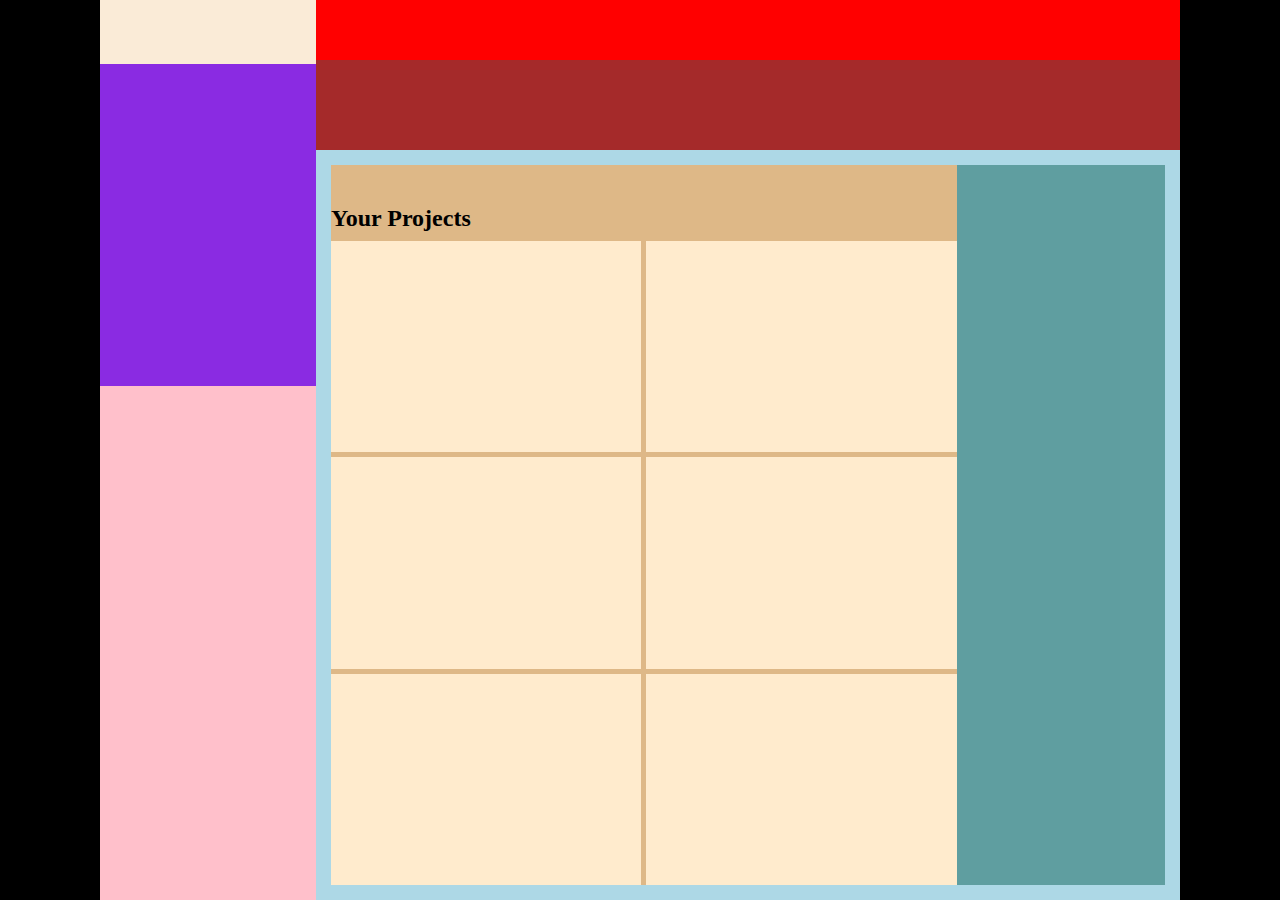
==== index.html @ d22eca64 "Add layout to main column 1" ====
<!DOCTYPE html>
<html lang="en">
<head>
    <meta charset="UTF-8">
    <meta name="viewport" content="width=device-width, initial-scale=1.0">
    <link rel="stylesheet" href="comeau-reset.css" />
    <link rel="stylesheet" href="styles.css" />
    <title>Dashboard</title>
</head>
<body>
    <div id="container">
        <div id="header">
            <div id="search-row"></div>
            <div id="welcome-row"></div>
        </div>
        <div id="sidebar">
            <div id="logo-banner"></div>
            <div id="main-menu"></div>
            <div id="settings-menu"></div>
        </div>
        <div id="main">
            <div class="main-column">
                <h2>Your Projects</h2>
                <div id="card1" class="card"></div>
                <div id="card2" class="card"></div>
                <div id="card3" class="card"></div>
                <div id="card4" class="card"></div>
                <div id="card5" class="card"></div>
                <div id="card6" class="card"></div>
            </div>
            <div class="main-column"></div>
        </div>
    </div>
</body>
</html>
---- styles.css ----
body {
    background-color: black;
}

#container {
    height: 100vh;
    margin: 0 100px;
    display: grid;
    grid-template-columns: 1fr 4fr;
    grid-template-rows: 1fr 5fr;
    grid-template-areas: 
        "sidebar header"
        "sidebar main";
}

#header {
    background-color: white;
    grid-area: header;
    display: grid;
    grid-template-rows: 2fr 3fr;
}

#search-row {
    background-color: red;

}

#welcome-row {
    background-color: brown;
}

#sidebar {
    background-color: blue;
    grid-area: sidebar;
    display: grid;
    grid-template-rows: 1fr 5fr 8fr;
}

#logo-banner {
    background-color: antiquewhite;
}

#main-menu {
    background-color: blueviolet;
}

#settings-menu {
    background-color: pink;
}

#main {
    background-color: lightblue;
    padding: 15px;
    grid-area: main;
    display: grid;
    grid-template-columns: 3fr 1fr;
}

#main > div:first-child {
    background-color: burlywood;
    display: grid;
    grid-template-columns: 1fr 1fr;
    grid-template-rows: 1fr 3fr 3fr 3fr;
    grid-template-areas: 
        "main-header main-header"
        "card1 card2"
        "card3 card4"
        "card5 card6";
    gap: 5px;
}

.card {
    background-color: blanchedalmond;
}

h2 {
    grid-area: main-header;
    align-self: end;
}

#card1 {
    grid-area: card1;
}

#card2 {
    grid-area: card2;
}

#card3 {
    grid-area: card3;
}

#card4 {
    grid-area: card4;
}

#card5 {
    grid-area: card5;
}

#card6 {
    grid-area: card6;
}

#main > div:last-child {
    background-color: cadetblue;
}
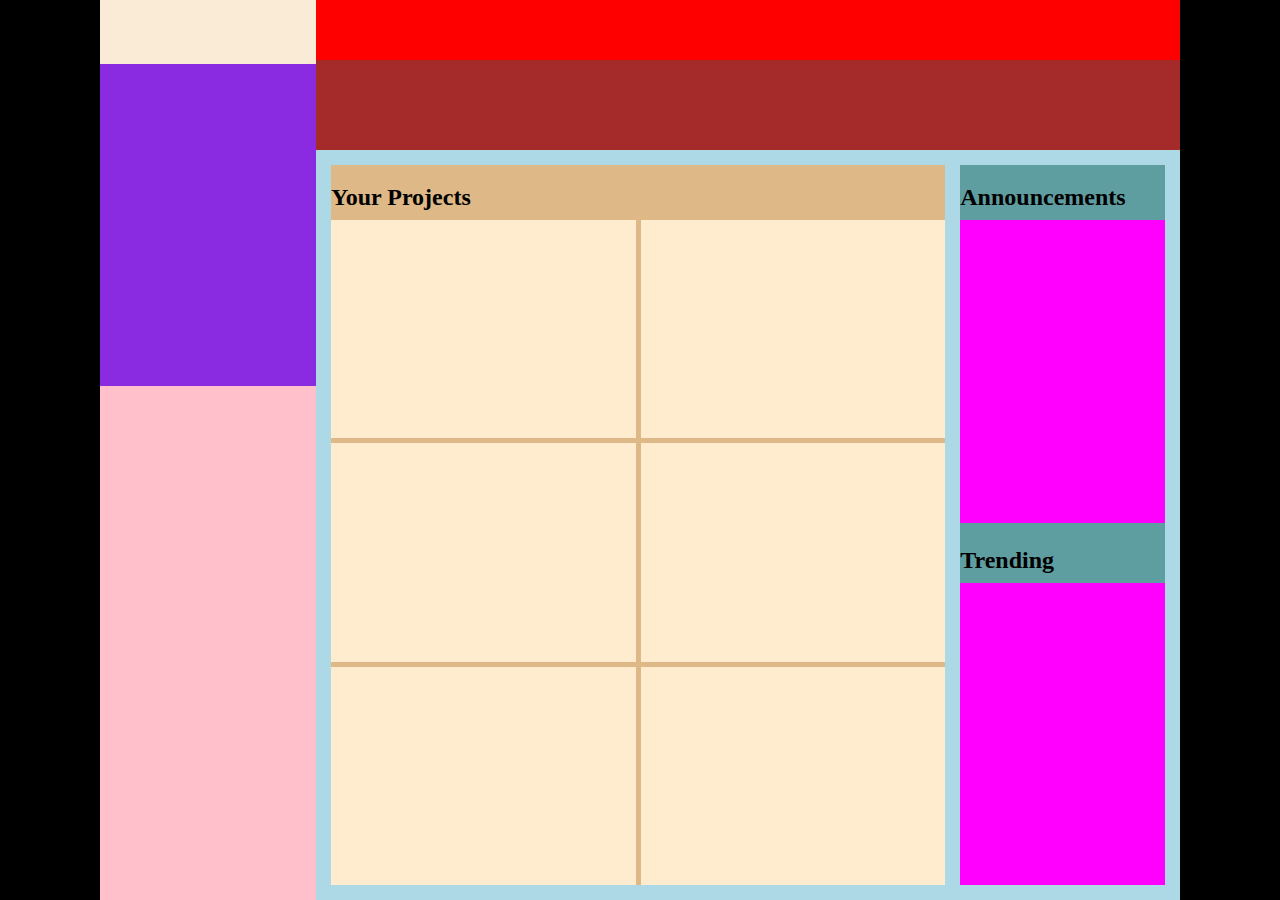
==== commit b4df7f5d: "Add layout to main columns" ====
--- a/index.html
+++ b/index.html
@@ -28,7 +28,17 @@
                 <div id="card5" class="card"></div>
                 <div id="card6" class="card"></div>
             </div>
-            <div class="main-column"></div>
+            <div class="main-column">
+                <div>
+                    <h2>Announcements</h2>
+                </div>
+                <div id="announcements"></div>
+                <div>
+                    <h2>Trending</h2>
+                </div>
+                <div id="trending"></div>
+                
+            </div>
         </div>
     </div>
 </body>
--- a/styles.css
+++ b/styles.css
@@ -54,13 +54,14 @@
     grid-area: main;
     display: grid;
     grid-template-columns: 3fr 1fr;
+    gap: 15px;
 }
 
 #main > div:first-child {
     background-color: burlywood;
     display: grid;
     grid-template-columns: 1fr 1fr;
-    grid-template-rows: 1fr 3fr 3fr 3fr;
+    grid-template-rows: 50px 3fr 3fr 3fr;
     grid-template-areas: 
         "main-header main-header"
         "card1 card2"
@@ -104,4 +105,19 @@
 
 #main > div:last-child {
     background-color: cadetblue;
+    display: grid;
+    grid-template-rows: 50px 3fr 50px 3fr;
+    gap: 5px;
+}
+
+#main > div:last-child > div:nth-child(odd) {
+    align-self: end;
+}
+
+#announcements {
+    background-color: fuchsia;
+}
+
+#trending {
+    background-color: fuchsia;
 }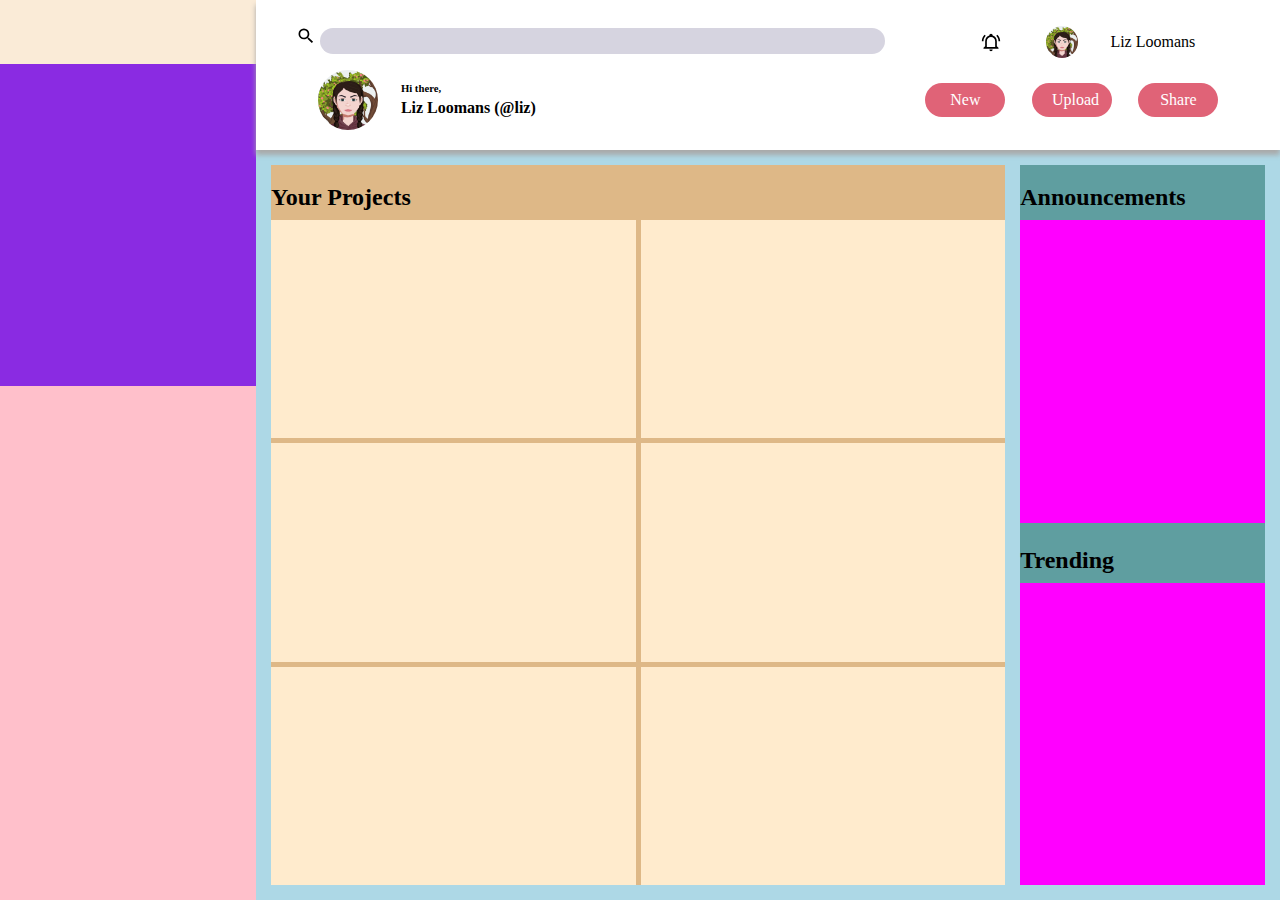
==== commit 3921e74d: "Apply color palette and detail styling to header" ====
--- a/index.html
+++ b/index.html
@@ -10,8 +10,29 @@
 <body>
     <div id="container">
         <div id="header">
-            <div id="search-row"></div>
-            <div id="welcome-row"></div>
+            <div id="search-row">
+                <div id="search">
+                    <img id="magnify" class="icon" src="media/magnify.svg" />
+                    <input type="search" />
+                </div>
+                <div id="user-info">
+                    <img id="notification-bell" class="icon" src="media/bell-ring-outline.svg" />
+                    <img class="icon avatar" src="media/LizAvatar.png" />
+                    <div id="username">Liz Loomans</div>
+                </div>
+            </div>
+            <div id="welcome-row">
+                <img class="avatar" src="media/LizAvatar.png" />
+                <div id="greeting">
+                    <h6>Hi there,</h6>
+                    <h4>Liz Loomans (@liz)</h4>
+                </div>
+                <div id="buttons">
+                    <button>New</button>
+                    <button>Upload</button>
+                    <button>Share</button>
+                </div>
+            </div>
         </div>
         <div id="sidebar">
             <div id="logo-banner"></div>
--- a/styles.css
+++ b/styles.css
@@ -1,10 +1,30 @@
-body {
-    background-color: black;
+button {
+    background-color: #e06377;
+    color: white;
+    border: none;
+    border-radius: 50px;
+    padding: 5px 20px;
+    width: 80px;
+}
+
+.icon {
+    height: 1.25rem;
+    width: 1.25rem;
+}
+
+.avatar {
+    height: 3.75rem;
+    border-radius: 50px;
+}
+
+.icon.avatar {
+    height: 2rem;
+    width: 2rem;
+    border-radius: 50px;
 }
 
 #container {
     height: 100vh;
-    margin: 0 100px;
     display: grid;
     grid-template-columns: 1fr 4fr;
     grid-template-rows: 1fr 5fr;
@@ -14,23 +34,73 @@
 }
 
 #header {
+    position: relative;
     background-color: white;
+    padding: 20px 40px;
     grid-area: header;
     display: grid;
     grid-template-rows: 2fr 3fr;
+    align-items: center;
+    box-shadow: darkgray 0 5px 5px;
 }
 
 #search-row {
-    background-color: red;
+    display: grid;
+    grid-template-columns: 7fr 3fr;
+    gap: 80px;
+}
 
+#search-row > * {
+    align-items: center;
+}
+
+#search > * {
+    display: inline;
+}
+
+#user-info {
+    display: grid;
+    grid-template-columns: 1fr 1fr 2fr;
+}
+
+input[type="search"] {
+    border-radius: 50px;
+    border: none;
+    background-color: #d6d4e0;
+    width: calc(100% - 2.5rem);
+}
+
+input[type="search"]:focus {
+    border-color: #b8a9c9;
 }
 
 #welcome-row {
-    background-color: brown;
+    display: grid;
+    grid-template-columns: 1fr 3fr 2fr 3fr;
+    align-items: center;
+    align-self: end;
+    grid-template-areas: 
+        "avatar greeting . buttons";
+}
+
+#welcome-row .avatar {
+    grid-area: avatar;
+    justify-self: center;
+}
+
+#greeting {
+    grid-area: greeting;
+}
+
+#buttons {
+    grid-area: buttons;
+    display: grid;
+    grid-template-columns: 1fr 1fr 1fr;
+    gap: 5px;
 }
 
 #sidebar {
-    background-color: blue;
+    background-color: #622569;
     grid-area: sidebar;
     display: grid;
     grid-template-rows: 1fr 5fr 8fr;
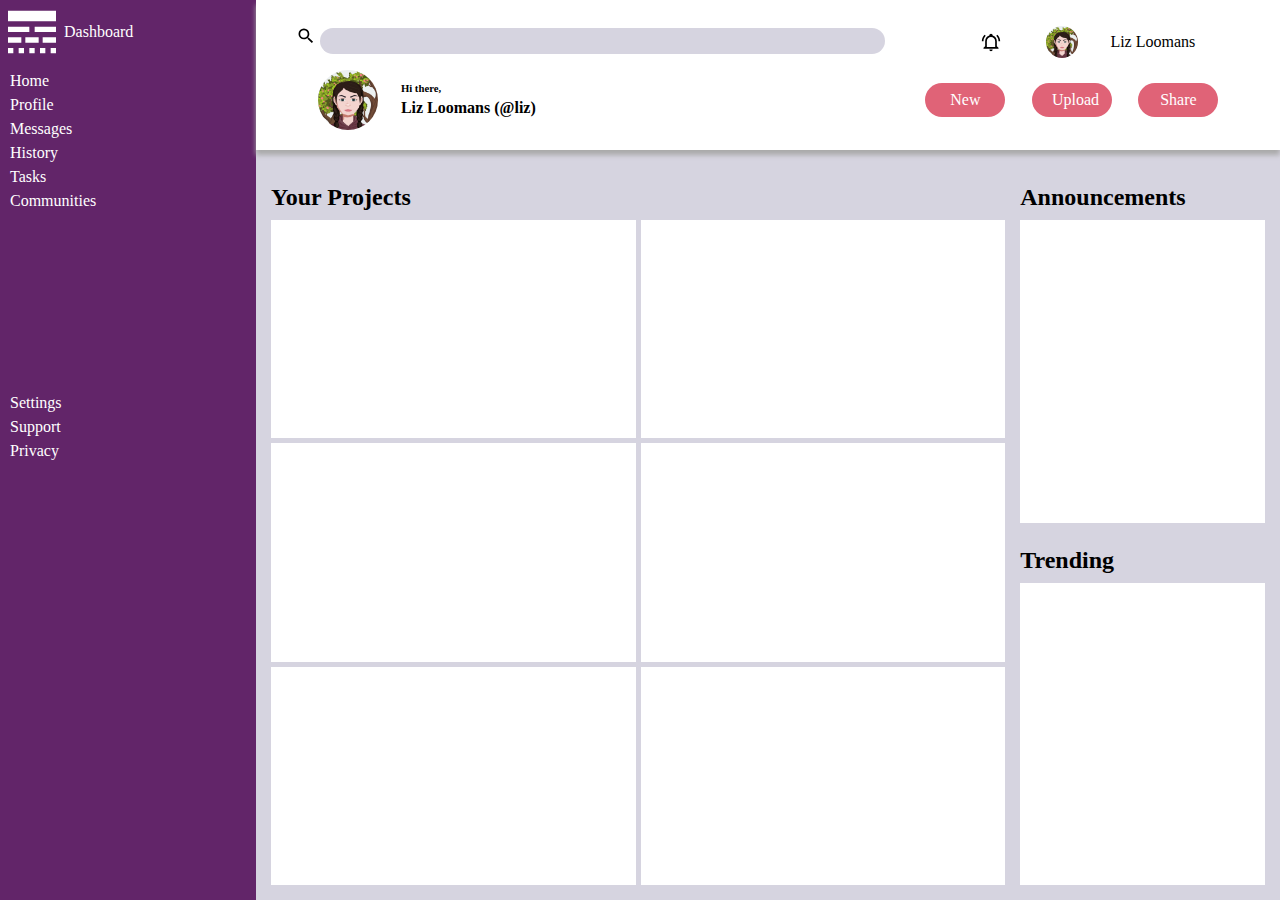
==== commit 55092a45: "Apply color palette and add sidebar content" ====
--- a/index.html
+++ b/index.html
@@ -35,9 +35,27 @@
             </div>
         </div>
         <div id="sidebar">
-            <div id="logo-banner"></div>
-            <div id="main-menu"></div>
-            <div id="settings-menu"></div>
+            <div id="logo-banner">
+                <img id="logo" src="media/format-line-style.svg" />
+                <div>Dashboard</div>
+            </div>
+            <div id="main-menu">
+                <ul>
+                    <li>Home</li>
+                    <li>Profile</li>
+                    <li>Messages</li>
+                    <li>History</li>
+                    <li>Tasks</li>
+                    <li>Communities</li>
+                </ul>
+            </div>
+            <div id="settings-menu">
+                <ul>
+                    <li>Settings</li>
+                    <li>Support</li>
+                    <li>Privacy</li>
+                </ul>
+            </div>
         </div>
         <div id="main">
             <div class="main-column">
--- a/styles.css
+++ b/styles.css
@@ -107,19 +107,26 @@
 }
 
 #logo-banner {
-    background-color: antiquewhite;
+    display: grid;
+    grid-template-columns: 1fr 3fr;
+    align-items: center;
+    color: #ffffff;
+}
+
+#main-menu, #settings-menu {
+    padding: 5px 10px;
 }
 
 #main-menu {
-    background-color: blueviolet;
+    color: white;
 }
 
 #settings-menu {
-    background-color: pink;
+    color: white;
 }
 
 #main {
-    background-color: lightblue;
+    background-color: #d6d4e0;
     padding: 15px;
     grid-area: main;
     display: grid;
@@ -128,7 +135,6 @@
 }
 
 #main > div:first-child {
-    background-color: burlywood;
     display: grid;
     grid-template-columns: 1fr 1fr;
     grid-template-rows: 50px 3fr 3fr 3fr;
@@ -141,7 +147,7 @@
 }
 
 .card {
-    background-color: blanchedalmond;
+    background-color: white;
 }
 
 h2 {
@@ -174,7 +180,6 @@
 }
 
 #main > div:last-child {
-    background-color: cadetblue;
     display: grid;
     grid-template-rows: 50px 3fr 50px 3fr;
     gap: 5px;
@@ -185,9 +190,9 @@
 }
 
 #announcements {
-    background-color: fuchsia;
+    background-color: white;
 }
 
 #trending {
-    background-color: fuchsia;
+    background-color: white;
 }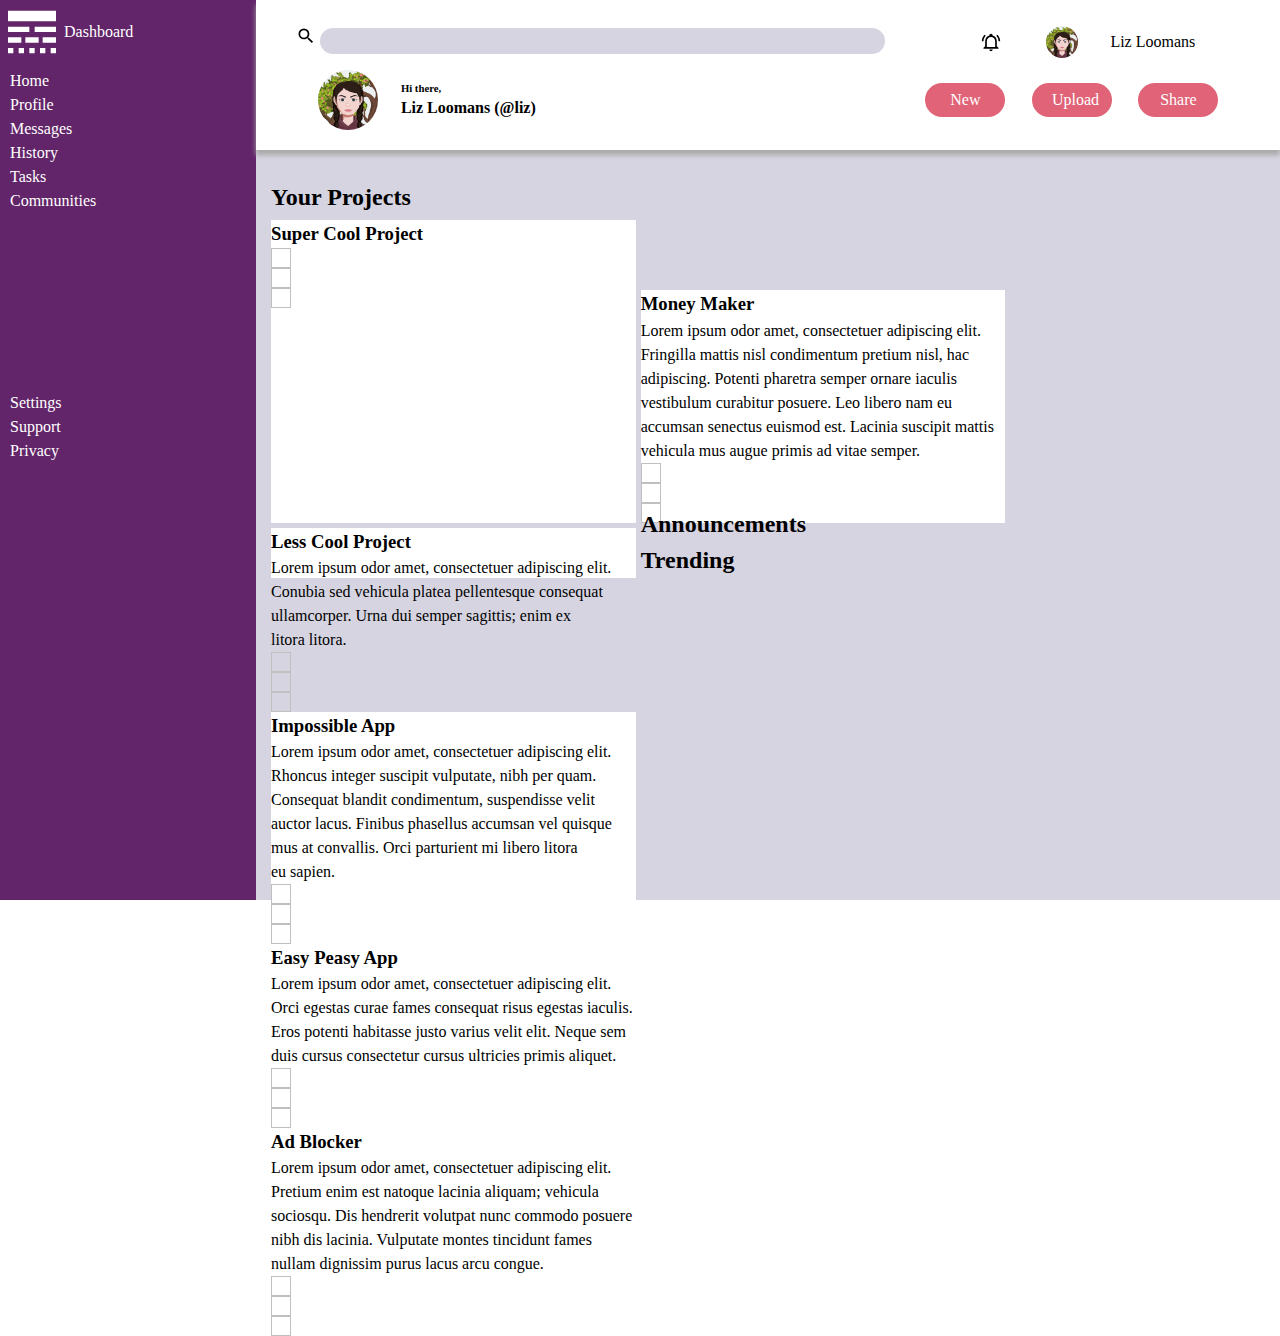
==== commit 2984f484: "Add dummy content to main column 1" ====
--- a/index.html
+++ b/index.html
@@ -60,12 +60,59 @@
         <div id="main">
             <div class="main-column">
                 <h2>Your Projects</h2>
-                <div id="card1" class="card"></div>
-                <div id="card2" class="card"></div>
-                <div id="card3" class="card"></div>
-                <div id="card4" class="card"></div>
-                <div id="card5" class="card"></div>
-                <div id="card6" class="card"></div>
+                <div id="card1" class="card">
+                    <h3>Super Cool Project</h3>
+                    <p></p>
+                    <div class="card-buttons">
+                        <img class="icon" />
+                        <img class="icon" />
+                        <img class="icon" />
+                    </div>
+                </div>
+                <div id="card2" class="card">
+                    <h3>Money Maker</h3>
+                    <p>Lorem ipsum odor amet, consectetuer adipiscing elit. Fringilla mattis nisl condimentum pretium nisl, hac adipiscing. Potenti pharetra semper ornare iaculis vestibulum curabitur posuere. Leo libero nam eu accumsan senectus euismod est. Lacinia suscipit mattis vehicula mus augue primis ad vitae semper.</p>
+                    <div class="card-buttons">
+                        <img class="icon" />
+                        <img class="icon" />
+                        <img class="icon" />
+                    </div>
+                </div>
+                <div id="card3" class="card">
+                    <h3>Less Cool Project</h3>
+                    <p>Lorem ipsum odor amet, consectetuer adipiscing elit. Conubia sed vehicula platea pellentesque consequat ullamcorper. Urna dui semper sagittis; enim ex litora litora.</p>
+                    <div class="card-buttons">
+                        <img class="icon" />
+                        <img class="icon" />
+                        <img class="icon" />
+                </div>
+                <div id="card4" class="card">
+                    <h3>Impossible App</h3>
+                    <p>Lorem ipsum odor amet, consectetuer adipiscing elit. Rhoncus integer suscipit vulputate, nibh per quam. Consequat blandit condimentum, suspendisse velit auctor lacus. Finibus phasellus accumsan vel quisque mus at convallis. Orci parturient mi libero litora eu sapien.</p>
+                    <div class="card-buttons">
+                        <img class="icon" />
+                        <img class="icon" />
+                        <img class="icon" />
+                    </div>
+                </div>
+                <div id="card5" class="card">
+                    <h3>Easy Peasy App</h3>
+                    <p>Lorem ipsum odor amet, consectetuer adipiscing elit. Orci egestas curae fames consequat risus egestas iaculis. Eros potenti habitasse justo varius velit elit. Neque sem duis cursus consectetur cursus ultricies primis aliquet.</p>
+                    <div class="card-buttons">
+                        <img class="icon" />
+                        <img class="icon" />
+                        <img class="icon" />
+                    </div>
+                </div>
+                <div id="card6" class="card">
+                    <h3>Ad Blocker</h3>
+                    <p>Lorem ipsum odor amet, consectetuer adipiscing elit. Pretium enim est natoque lacinia aliquam; vehicula sociosqu. Dis hendrerit volutpat nunc commodo posuere nibh dis lacinia. Vulputate montes tincidunt fames nullam dignissim purus lacus arcu congue.</p>
+                    <div class="card-buttons">
+                        <img class="icon" />
+                        <img class="icon" />
+                        <img class="icon" />
+                    </div>
+                </div>
             </div>
             <div class="main-column">
                 <div>
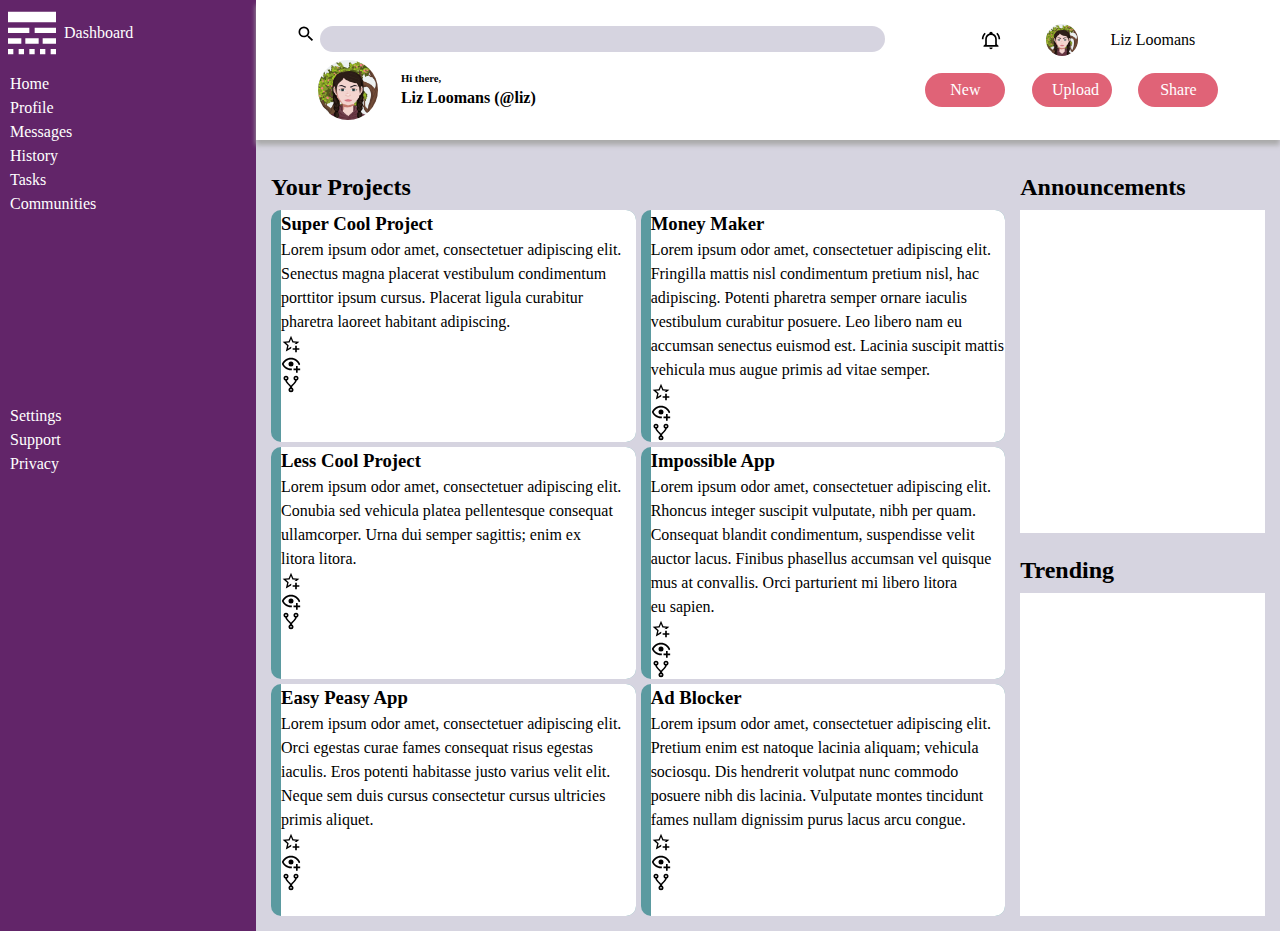
==== commit 4fb5acef: "Add colored edge and rounded corners to cards" ====
--- a/index.html
+++ b/index.html
@@ -58,63 +58,76 @@
             </div>
         </div>
         <div id="main">
-            <div class="main-column">
+            <div id="main-column-1">
                 <h2>Your Projects</h2>
-                <div id="card1" class="card">
-                    <h3>Super Cool Project</h3>
-                    <p></p>
-                    <div class="card-buttons">
-                        <img class="icon" />
-                        <img class="icon" />
-                        <img class="icon" />
+                <div class="card-edge-box">
+                    <div id="card1" class="card">
+                        <h3>Super Cool Project</h3>
+                        <p>Lorem ipsum odor amet, consectetuer adipiscing elit. Senectus magna placerat vestibulum condimentum porttitor ipsum cursus. Placerat ligula curabitur pharetra laoreet habitant adipiscing.</p>
+                        <div class="card-buttons">
+                            <img class="icon" src="media/star-plus-outline.svg" />
+                            <img class="icon" src="media/eye-plus-outline.svg" />
+                            <img class="icon" src="media/source-fork.svg" />
+                        </div>
                     </div>
                 </div>
-                <div id="card2" class="card">
-                    <h3>Money Maker</h3>
-                    <p>Lorem ipsum odor amet, consectetuer adipiscing elit. Fringilla mattis nisl condimentum pretium nisl, hac adipiscing. Potenti pharetra semper ornare iaculis vestibulum curabitur posuere. Leo libero nam eu accumsan senectus euismod est. Lacinia suscipit mattis vehicula mus augue primis ad vitae semper.</p>
-                    <div class="card-buttons">
-                        <img class="icon" />
-                        <img class="icon" />
-                        <img class="icon" />
+                <div class="card-edge-box">
+                    <div id="card2" class="card">
+                        <h3>Money Maker</h3>
+                        <p>Lorem ipsum odor amet, consectetuer adipiscing elit. Fringilla mattis nisl condimentum pretium nisl, hac adipiscing. Potenti pharetra semper ornare iaculis vestibulum curabitur posuere. Leo libero nam eu accumsan senectus euismod est. Lacinia suscipit mattis vehicula mus augue primis ad vitae semper.</p>
+                        <div class="card-buttons">
+                            <img class="icon" src="media/star-plus-outline.svg" />
+                            <img class="icon" src="media/eye-plus-outline.svg" />
+                            <img class="icon" src="media/source-fork.svg" />
+                        </div>
                     </div>
                 </div>
-                <div id="card3" class="card">
-                    <h3>Less Cool Project</h3>
-                    <p>Lorem ipsum odor amet, consectetuer adipiscing elit. Conubia sed vehicula platea pellentesque consequat ullamcorper. Urna dui semper sagittis; enim ex litora litora.</p>
-                    <div class="card-buttons">
-                        <img class="icon" />
-                        <img class="icon" />
-                        <img class="icon" />
-                </div>
-                <div id="card4" class="card">
-                    <h3>Impossible App</h3>
-                    <p>Lorem ipsum odor amet, consectetuer adipiscing elit. Rhoncus integer suscipit vulputate, nibh per quam. Consequat blandit condimentum, suspendisse velit auctor lacus. Finibus phasellus accumsan vel quisque mus at convallis. Orci parturient mi libero litora eu sapien.</p>
-                    <div class="card-buttons">
-                        <img class="icon" />
-                        <img class="icon" />
-                        <img class="icon" />
+                <div class="card-edge-box">
+                    <div id="card3" class="card">
+                        <h3>Less Cool Project</h3>
+                        <p>Lorem ipsum odor amet, consectetuer adipiscing elit. Conubia sed vehicula platea pellentesque consequat ullamcorper. Urna dui semper sagittis; enim ex litora litora.</p>
+                        <div class="card-buttons">
+                            <img class="icon" src="media/star-plus-outline.svg" />
+                            <img class="icon" src="media/eye-plus-outline.svg" />
+                            <img class="icon" src="media/source-fork.svg" />
+                        </div>
                     </div>
                 </div>
-                <div id="card5" class="card">
-                    <h3>Easy Peasy App</h3>
-                    <p>Lorem ipsum odor amet, consectetuer adipiscing elit. Orci egestas curae fames consequat risus egestas iaculis. Eros potenti habitasse justo varius velit elit. Neque sem duis cursus consectetur cursus ultricies primis aliquet.</p>
-                    <div class="card-buttons">
-                        <img class="icon" />
-                        <img class="icon" />
-                        <img class="icon" />
+                <div class="card-edge-box">
+                    <div id="card4" class="card">
+                        <h3>Impossible App</h3>
+                        <p>Lorem ipsum odor amet, consectetuer adipiscing elit. Rhoncus integer suscipit vulputate, nibh per quam. Consequat blandit condimentum, suspendisse velit auctor lacus. Finibus phasellus accumsan vel quisque mus at convallis. Orci parturient mi libero litora eu sapien.</p>
+                        <div class="card-buttons">
+                            <img class="icon" src="media/star-plus-outline.svg" />
+                            <img class="icon" src="media/eye-plus-outline.svg" />
+                            <img class="icon" src="media/source-fork.svg" />
+                        </div>
                     </div>
                 </div>
-                <div id="card6" class="card">
-                    <h3>Ad Blocker</h3>
-                    <p>Lorem ipsum odor amet, consectetuer adipiscing elit. Pretium enim est natoque lacinia aliquam; vehicula sociosqu. Dis hendrerit volutpat nunc commodo posuere nibh dis lacinia. Vulputate montes tincidunt fames nullam dignissim purus lacus arcu congue.</p>
-                    <div class="card-buttons">
-                        <img class="icon" />
-                        <img class="icon" />
-                        <img class="icon" />
+                <div class="card-edge-box">
+                    <div id="card5" class="card">
+                        <h3>Easy Peasy App</h3>
+                        <p>Lorem ipsum odor amet, consectetuer adipiscing elit. Orci egestas curae fames consequat risus egestas iaculis. Eros potenti habitasse justo varius velit elit. Neque sem duis cursus consectetur cursus ultricies primis aliquet.</p>
+                        <div class="card-buttons">
+                            <img class="icon" src="media/star-plus-outline.svg" />
+                            <img class="icon" src="media/eye-plus-outline.svg" />
+                            <img class="icon" src="media/source-fork.svg" />
+                        </div>
+                    </div>
+                </div>
+                <div class="card-edge-box">
+                    <div id="card6" class="card">
+                        <h3>Ad Blocker</h3>
+                        <p>Lorem ipsum odor amet, consectetuer adipiscing elit. Pretium enim est natoque lacinia aliquam; vehicula sociosqu. Dis hendrerit volutpat nunc commodo posuere nibh dis lacinia. Vulputate montes tincidunt fames nullam dignissim purus lacus arcu congue.</p>
+                        <div class="card-buttons">
+                            <img class="icon" src="media/star-plus-outline.svg" />
+                            <img class="icon" src="media/eye-plus-outline.svg" />
+                            <img class="icon" src="media/source-fork.svg" />
+                        </div>
                     </div>
                 </div>
             </div>
-            <div class="main-column">
+            <div id="main-column-2">
                 <div>
                     <h2>Announcements</h2>
                 </div>
--- a/styles.css
+++ b/styles.css
@@ -134,7 +134,7 @@
     gap: 15px;
 }
 
-#main > div:first-child {
+#main-column-1 {
     display: grid;
     grid-template-columns: 1fr 1fr;
     grid-template-rows: 50px 3fr 3fr 3fr;
@@ -146,8 +146,16 @@
     gap: 5px;
 }
 
+.card-edge-box {
+    background-color: #5b9aa0;
+    border-radius: 10px;
+}
+
 .card {
     background-color: white;
+    border-radius: 0 10px 10px 0;
+    height: 100%;
+    margin-left: 10px;
 }
 
 h2 {
@@ -179,7 +187,7 @@
     grid-area: card6;
 }
 
-#main > div:last-child {
+#main-column-2 {
     display: grid;
     grid-template-rows: 50px 3fr 50px 3fr;
     gap: 5px;
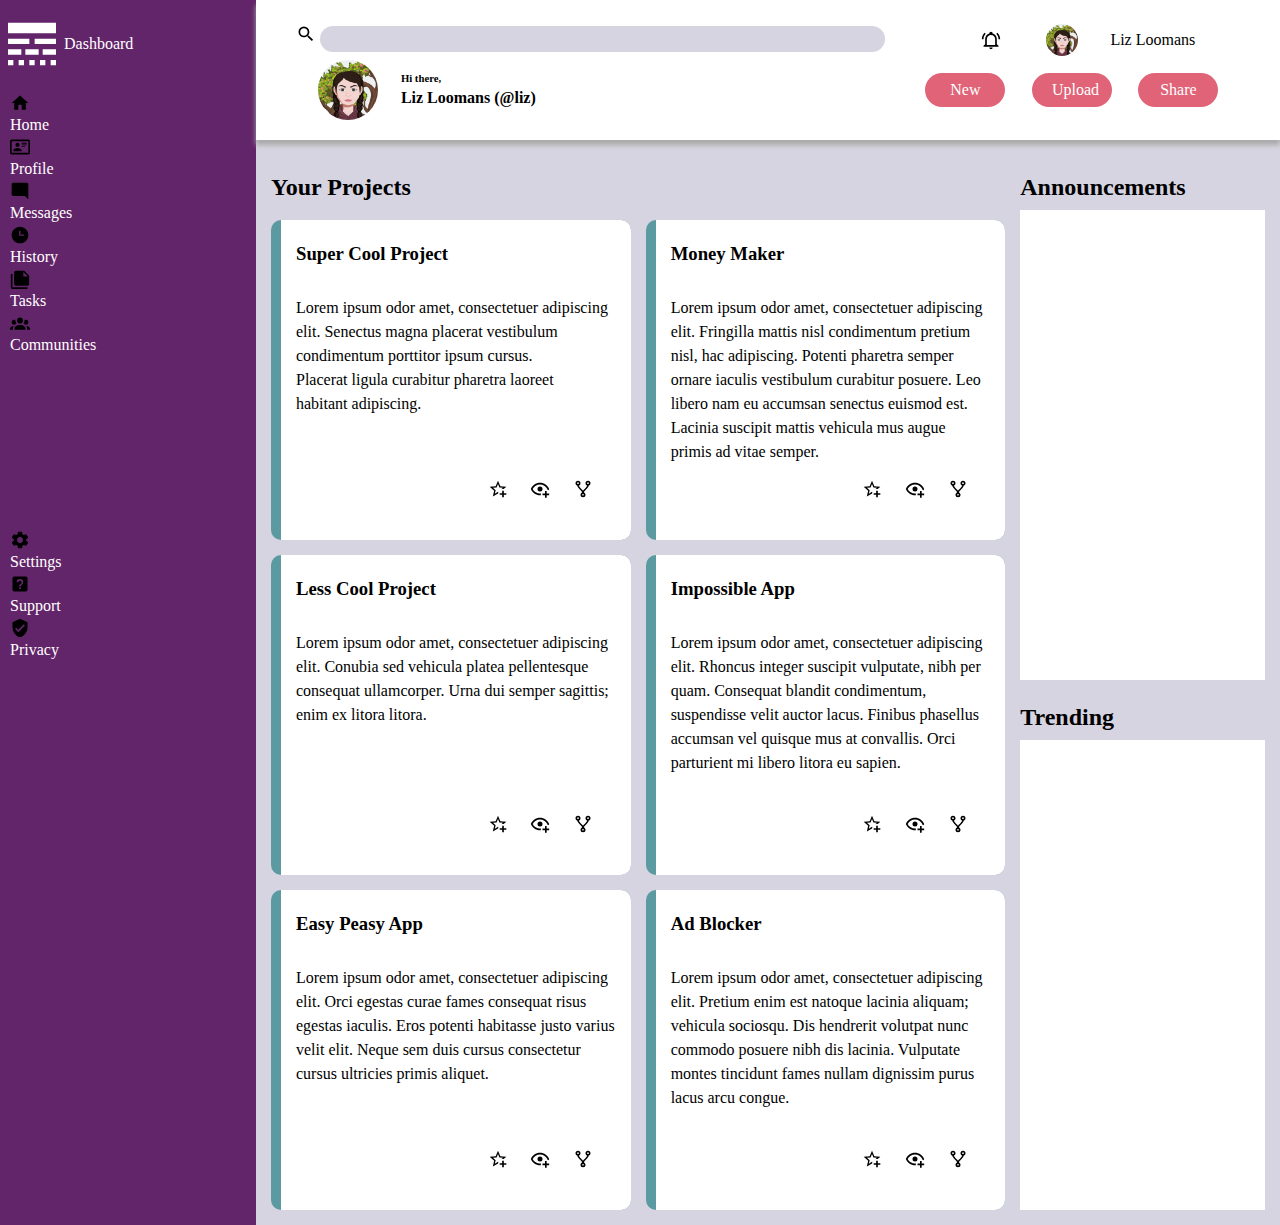
==== commit 81c8a4dc: "Add menu svg icons" ====
--- a/index.html
+++ b/index.html
@@ -41,19 +41,19 @@
             </div>
             <div id="main-menu">
                 <ul>
-                    <li>Home</li>
-                    <li>Profile</li>
-                    <li>Messages</li>
-                    <li>History</li>
-                    <li>Tasks</li>
-                    <li>Communities</li>
+                    <li><img class="icon" src="media/home.svg" />Home</li>
+                    <li><img class="icon" src="media/card-account-details-outline.svg" />Profile</li>
+                    <li><img class="icon" src="media/message-reply.svg" />Messages</li>
+                    <li><img class="icon" src="media/clock-time-three.svg" />History</li>
+                    <li><img class="icon" src="media/note-multiple.svg" />Tasks</li>
+                    <li><img class="icon" src="media/account-group.svg" />Communities</li>
                 </ul>
             </div>
             <div id="settings-menu">
                 <ul>
-                    <li>Settings</li>
-                    <li>Support</li>
-                    <li>Privacy</li>
+                    <li><img class="icon" src="media/cog.svg" />Settings</li>
+                    <li><img class="icon" src="media/help-box.svg" />Support</li>
+                    <li><img class="icon" src="media/shield-check.svg" />Privacy</li>
                 </ul>
             </div>
         </div>
--- a/styles.css
+++ b/styles.css
@@ -143,7 +143,7 @@
         "card1 card2"
         "card3 card4"
         "card5 card6";
-    gap: 5px;
+    gap: 15px;
 }
 
 .card-edge-box {
@@ -156,6 +156,25 @@
     border-radius: 0 10px 10px 0;
     height: 100%;
     margin-left: 10px;
+    padding: 20px 15px;
+    display: grid;
+    grid-template-columns: 3fr 2fr;
+    grid-template-rows: 1fr 3fr 1fr;
+}
+
+h3 {
+    grid-column: 1 / span 2;
+}
+
+.card p {
+    grid-column: 1 / span 2;
+}
+
+.card-buttons {
+    grid-column: 2;
+    display: grid;
+    grid-template-columns: 1fr 1fr 1fr;
+    padding: 15px 0;
 }
 
 h2 {
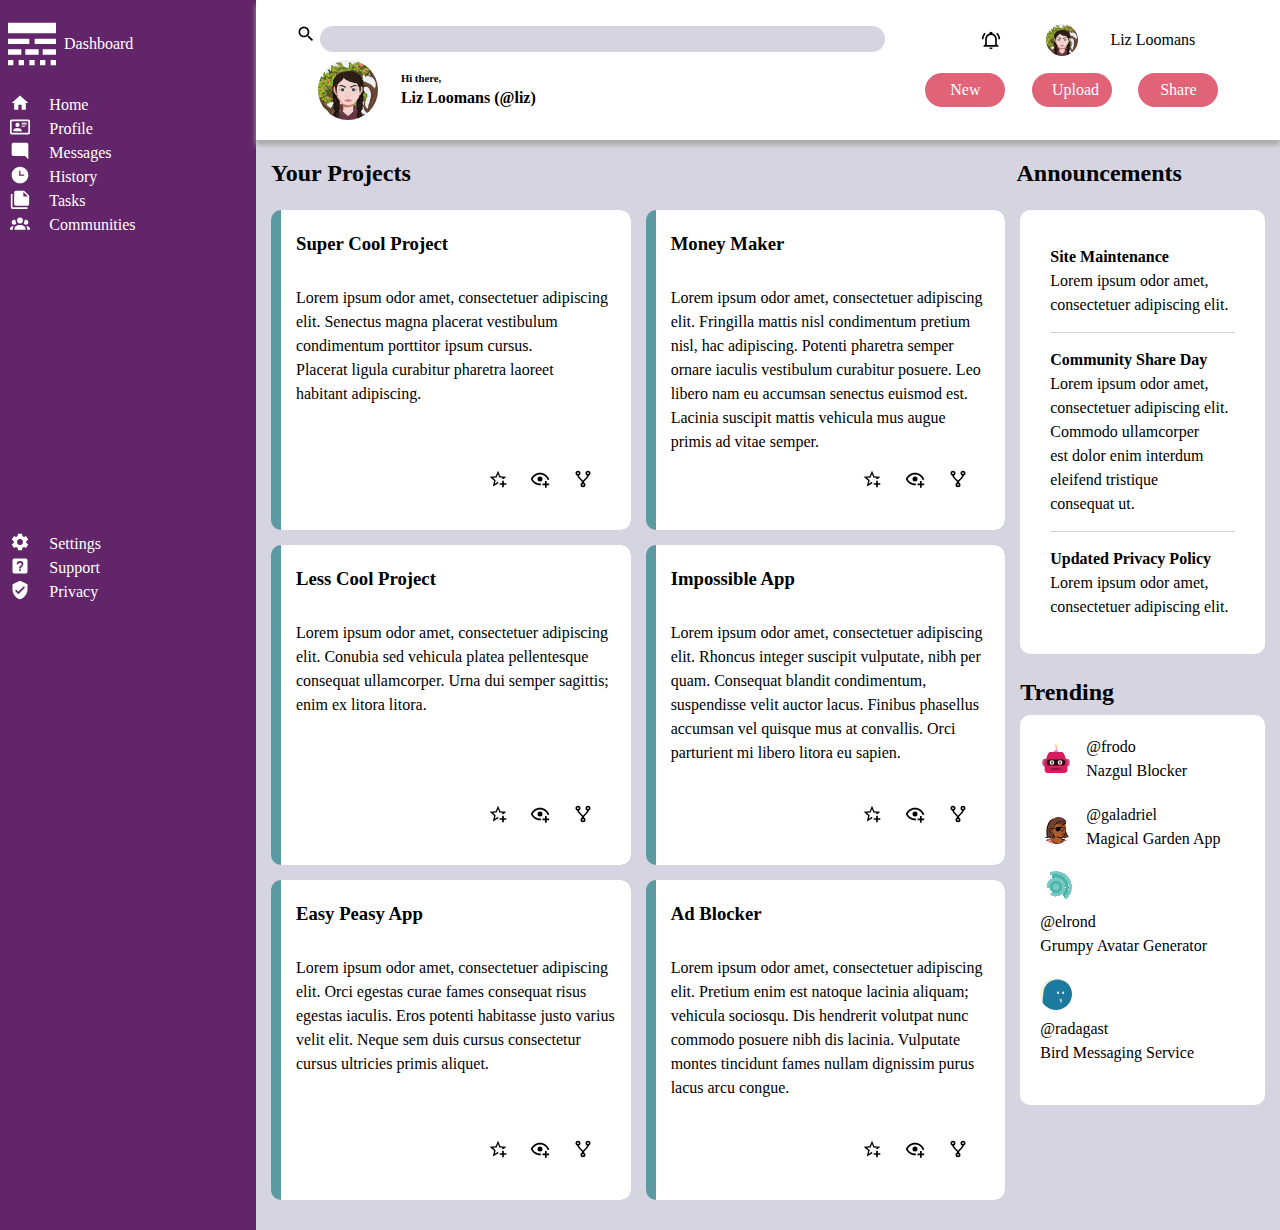
==== commit eb526571: "Add final dummy content, main column 2 pre-font layout" ====
--- a/index.html
+++ b/index.html
@@ -58,8 +58,11 @@
             </div>
         </div>
         <div id="main">
+            <div id="headers">
+                <h2>Your Projects</h2>
+                <h2>Announcements</h2>
+            </div>
             <div id="main-column-1">
-                <h2>Your Projects</h2>
                 <div class="card-edge-box">
                     <div id="card1" class="card">
                         <h3>Super Cool Project</h3>
@@ -128,14 +131,53 @@
                 </div>
             </div>
             <div id="main-column-2">
-                <div>
-                    <h2>Announcements</h2>
+                <div id="announcements">
+                    <div class="announcement-card">
+                        <h4>Site Maintenance</h4>
+                        <p>Lorem ipsum odor amet, consectetuer adipiscing elit.</p>
+                    </div>
+                    <div class="announcement-card">
+                        <h4>Community Share Day</h4>
+                        <p>Lorem ipsum odor amet, consectetuer adipiscing elit. Commodo ullamcorper est dolor enim interdum eleifend tristique consequat ut.</p>
+                    </div>
+                    <div class="announcement-card">
+                        <h4>Updated Privacy Policy</h4>
+                        <p>Lorem ipsum odor amet, consectetuer adipiscing elit.</p>
+                    </div>
                 </div>
-                <div id="announcements"></div>
-                <div>
-                    <h2>Trending</h2>
+                <h2>Trending</h2>
+                <div id="trending">
+                    <ul>
+                        <li>
+                            <img class="avatar icon" src="media/bottts-1733345881834.svg" />
+                            <div>
+                                <div class="username">@frodo</div>
+                                <p>Nazgul Blocker</p>
+                            </div>
+                        </li>
+                        <li>
+                            <img class="avatar icon" src="media/openPeeps-1733346084584.svg" />
+                            <div>
+                                <div class="username">@galadriel</div>
+                                <p>Magical Garden App</p>
+                            </div>
+                        </li>
+                        <li>
+                            <img class="avatar icon" src="media/rings-1733346132453.svg" />
+                            <div>
+                                <div class="username">@elrond</div>
+                                <p>Grumpy Avatar Generator</p>
+                            </div>
+                        </li>
+                        <li>
+                            <img class="avatar icon" src="media/thumbs-1733346165287.svg" />
+                            <div>
+                                <div class="username">@radagast</div>
+                                <p>Bird Messaging Service</p>
+                            </div>
+                        </li>
+                    </ul>
                 </div>
-                <div id="trending"></div>
                 
             </div>
         </div>
--- a/styles.css
+++ b/styles.css
@@ -1,3 +1,7 @@
+body {
+    height: 100vh;
+}
+
 button {
     background-color: #e06377;
     color: white;
@@ -24,7 +28,7 @@
 }
 
 #container {
-    height: 100vh;
+    height: 100%;
     display: grid;
     grid-template-columns: 1fr 4fr;
     grid-template-rows: 1fr 5fr;
@@ -111,6 +115,11 @@
     grid-template-columns: 1fr 3fr;
     align-items: center;
     color: #ffffff;
+}
+
+#sidebar li {
+    display: grid;
+    grid-template-columns: 1fr 5fr;
 }
 
 #main-menu, #settings-menu {
@@ -131,19 +140,30 @@
     grid-area: main;
     display: grid;
     grid-template-columns: 3fr 1fr;
+    grid-template-rows: 40px 1fr;
     gap: 15px;
+    grid-template-areas: 
+        "col-headers col-headers"
+        "col1 col2";
+}
+
+#headers {
+    grid-area: col-headers;
+    display: grid;
+    grid-template-columns: 3fr 1fr;
 }
 
 #main-column-1 {
     display: grid;
     grid-template-columns: 1fr 1fr;
-    grid-template-rows: 50px 3fr 3fr 3fr;
+    grid-template-rows: 3fr 3fr 3fr;
     grid-template-areas: 
         "main-header main-header"
         "card1 card2"
         "card3 card4"
         "card5 card6";
     gap: 15px;
+    grid-area: col1;
 }
 
 .card-edge-box {
@@ -177,49 +197,46 @@
     padding: 15px 0;
 }
 
-h2 {
+header h2 {
     grid-area: main-header;
     align-self: end;
 }
 
-#card1 {
-    grid-area: card1;
-}
-
-#card2 {
-    grid-area: card2;
-}
-
-#card3 {
-    grid-area: card3;
-}
-
-#card4 {
-    grid-area: card4;
-}
-
-#card5 {
-    grid-area: card5;
-}
-
-#card6 {
-    grid-area: card6;
-}
-
 #main-column-2 {
-    display: grid;
-    grid-template-rows: 50px 3fr 50px 3fr;
-    gap: 5px;
-}
-
-#main > div:last-child > div:nth-child(odd) {
-    align-self: end;
+    grid-area: col2;
+    height: 100%;
+}
+
+#main-column-2 h2 {
+    margin: 20px 0 5px 0;
 }
 
 #announcements {
     background-color: white;
+    padding: 20px 30px;
+    border-radius: 10px;
+}
+
+.announcement-card {
+    border-bottom: 1px solid lightgray;
+    padding: 15px 0;
+}
+
+.announcement-card:last-child {
+    border-bottom: none;
 }
 
 #trending {
     background-color: white;
+    border-radius: 10px;
+    padding: 20px 20px;
+}
+
+#trending ul > * {
+    margin-bottom: 20px;
+}
+
+#trending li > * {
+    display: inline-block;
+    margin-right: 10px;
 }